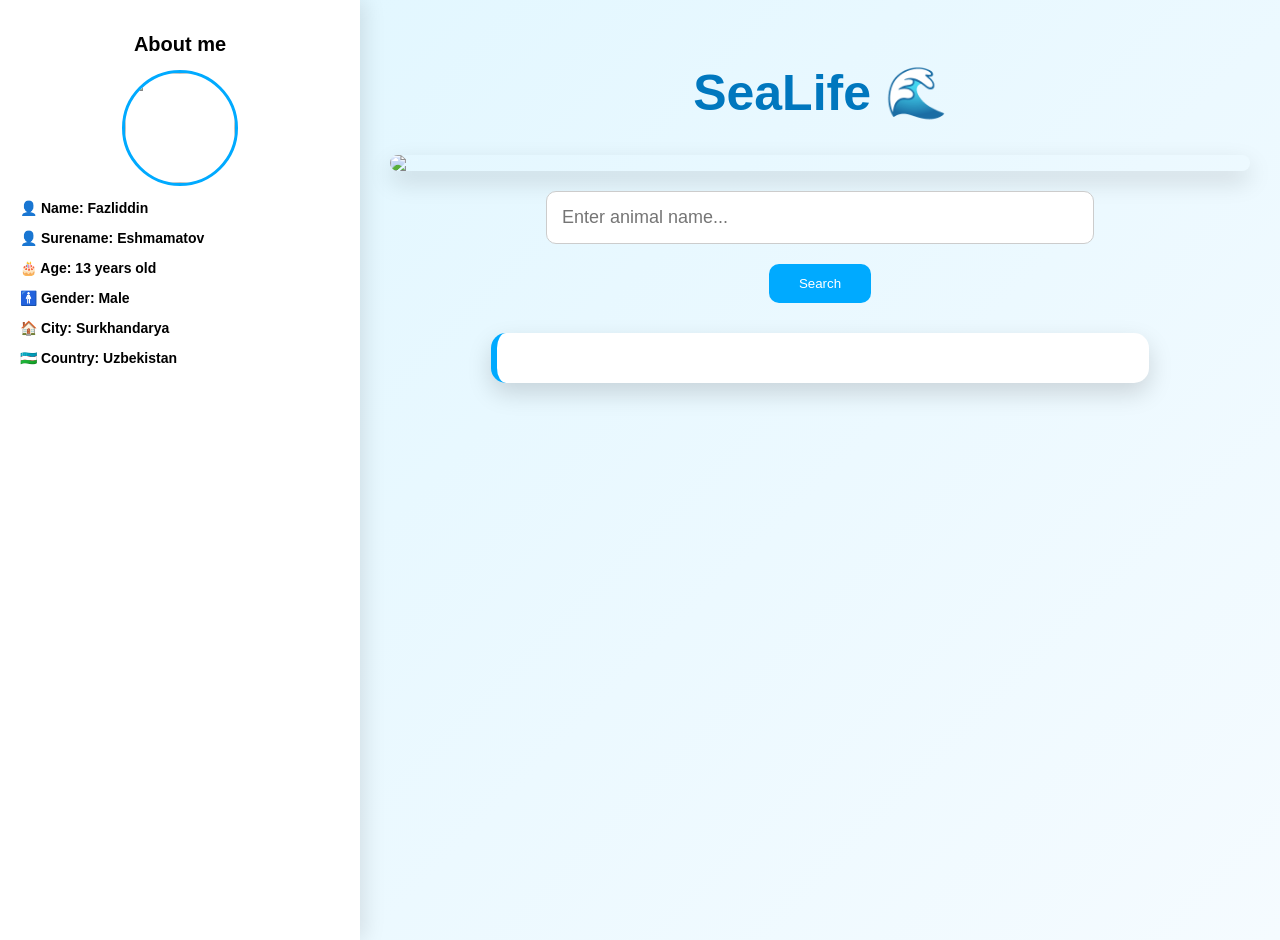
==== index.html @ 57e10939 "Add files via upload" ====
<!DOCTYPE html>
<html lang="en">
<head>
<meta charset="UTF-8">
<title>Sea Life App</title>

<style>
body{
    margin:0;
    font-family: Arial;
    background: linear-gradient(135deg,#dff6ff,#f5fbff);
}

/* MAIN */
.container{
    display:flex;
}

/* LEFT SIDEBAR */
.content{
    width:320px;
    height:100vh;
    background:white;
    padding:20px;
    box-shadow:5px 0 20px rgba(0,0,0,0.1);
    overflow:auto;
}

.img{
    width:110px;
    height:110px;
    border-radius:50%;
    border:3px solid #00aaff;
    display:block;
    margin:10px auto;
}

h1{
    text-align:center;
    font-size:20px;
}

h3{
    font-size:14px;
    display:flex;
    gap:8px;
    align-items:center;
}

/* RIGHT SIDE */
.website{
    flex:1;
    padding:30px;
}

.h1{
    text-align:center;
    font-size:50px;
    color:#0077be;
}

.salom{
    width:100%;
    max-width:900px;
    border-radius:15px;
    display:block;
    margin:auto;
    box-shadow:0 10px 25px rgba(0,0,0,0.15);
}

/* INPUT */
#animalInput{
    width:60%;
    padding:15px;
    font-size:18px;
    border-radius:10px;
    border:1px solid #ccc;
    margin:20px auto;
    display:block;
}
button{
    display:block;
    margin:10px auto;
    padding:12px 30px;
    border:none;
    border-radius:10px;
    background:#00aaff;
    color:white;
    cursor:pointer;
}
button:hover{
    background:#0077be;
}
#resultTitle{
    text-align:center;
    font-size:30px;
    color:#0077be;
    margin-top:30px;
}

#resultText{
    width:70%;
    margin:20px auto;
    padding:25px;
    background:white;
    border-radius:15px;
    box-shadow:0 10px 25px rgba(0,0,0,0.15);
    line-height:1.8;
    border-left:6px solid #00aaff;
}

#resultImg{
    width:300px;
    display:block;
    margin:20px auto;
    border-radius:15px;
    box-shadow:0 10px 25px rgba(0,0,0,0.2);
}
</style>

</head>

<body>

<div class="container">
<div class="content">

<h1>About me</h1>

<img src="[data-uri]..." class="img">

<h3>👤 Name: Fazliddin</h3>
<h3>👤 Surename: Eshmamatov</h3>
<h3>🎂 Age: 13 years old</h3>
<h3>🚹 Gender: Male</h3>
<h3>🏠 City: Surkhandarya</h3>
<h3>🇺🇿 Country: Uzbekistan</h3>

</div>
<div class="website">

<h1 class="h1">SeaLife 🌊</h1>

<img class="salom" src="https://cdn.prod.website-files.com/621f789c295b777169edc867/621f996383d8c45c7b8d1d73_Sea-Life-Collection-Header.jpg">

<input id="animalInput" placeholder="Enter animal name...">
<button onclick="searchAnimal()">Search</button>

<h2 id="resultTitle"></h2>
<img id="resultImg" style="display:none;">
<p id="resultText"></p>

</div>

</div>

<script>
const database = {
  shark: {
    text: `
Sharks are powerful ocean predators.
They have existed for over 400 million years.
They help keep the ocean ecosystem balanced.
Most sharks are not dangerous to humans.
    `,
    img: "https://en.wikipedia.org/wiki/File:Southern_right_whale.jpg"
  },

  whale: {
    text: `
Whales are the largest animals on Earth.
They are marine mammals that breathe air.
They communicate using whale songs.
They travel long distances across oceans.
    `,
    img: "https://www.google.com/imgres?q=sealife%20animals%20images&imgurl=https%3A%2F%2Fcdn.firstcry.com%2Feducation%2F2022%2F04%2F10105949%2F1579327687.jpg&imgrefurl=https%3A%2F%2Fwww.firstcry.com%2Fintelli%2Farticles%2Fsea-animals-for-kids-teach-your-child-about-ocean-animals%2F%3Fsrsltid%3DAfmBOoqmbRKEAKouLB138Xn3abLBnSHIkGYo4yJLfZImVZD42yNtDUBo&docid=1T-dZJuRpfB3OM&tbnid=XOAo-If-ejqI3M&vet=12ahUKEwiXsMuU_5eUAxUARPEDHd1wObYQnPAOegQIMBAA..i&w=1024&h=700&hcb=2&ved=2ahUKEwiXsMuU_5eUAxUARPEDHd1wObYQnPAOegQIMBAA"
  },

  dolphin: {
    text: `
Dolphins are intelligent and friendly marine mammals.
They live in groups called pods.
They use echolocation to find food.
They are very social and playful.
    `,
    img: "https://www.nps.gov/chis/learn/nature/marine-animals.htm"
  },

  jellyfish: {
    text: `
Jellyfish are soft sea creatures made mostly of water.
They have no brain or bones.
They use tentacles to catch food.
Some glow in the dark ocean.
    `,
    img: "https://upload.wikimedia.org/wikipedia/commons/4/44/Jelly_cc11.jpg"
  },

  octopus: {
    text: `
Octopuses are very intelligent sea animals.
They have 8 arms with suction cups.
They can change color quickly.
They are great at escaping danger.
    `,
    img: "https://upload.wikimedia.org/wikipedia/commons/5/5e/Octopus2.jpg"
  },

  turtle: {
    text: `
Sea turtles are ancient marine reptiles.
They travel thousands of kilometers.
They return to same beaches to lay eggs.
They can live for many years.
    `,
    img: "https://hawaiiecodivers.com/blog/exploring-the-wonders-of-hawaiian-waters-5-marine-animals-you-may-encounter-while-scuba-diving/"
  },

  crab: {
    text: `
Crabs are sea creatures with hard shells.
They walk sideways.
They use claws for defense.
They live in oceans and beaches.
    `,
    img: "https://animals.howstuffworks.com/marine-life/crustaceans.htm"
  },

  seahorse: {
    text: `
Seahorses are unique fish with horse-like heads.
Males carry babies in a pouch.
They swim very slowly.
They hold onto plants with tails.
    `,
    img: "https://in.pinterest.com/pin/418482990396317744/"
  },

  starfish: {
    text: `
Starfish live on the ocean floor.
They can regrow lost arms.
They eat small sea animals.
They move very slowly.
    `,
    img: "https://upload.wikimedia.org/wikipedia/commons/3/3f/Starfish_blue.jpg"
  },

  stingray: {
    text: `
Stingrays are flat ocean animals.
They glide on sea floors.
They use tails for defense.
They are mostly peaceful.
    `,
    img: "https://upload.wikimedia.org/wikipedia/commons/3/37/Stingray.jpg"
  }
};

function searchAnimal(){
  let input = document.getElementById("animalInput").value.toLowerCase();

  let title = document.getElementById("resultTitle");
  let text = document.getElementById("resultText");
  let img = document.getElementById("resultImg");

  if(database[input]){
    title.innerText = input.toUpperCase();
    text.innerText = database[input].text;
    img.src = database[input].img;
    img.style.display = "block";
  } else {
    title.innerText = "Not Found ❌";
    text.innerText = "Try: shark, whale, jellyfish, dolphin, octopus";
    img.style.display = "none";
  }
}
</script>

</body>
</html>
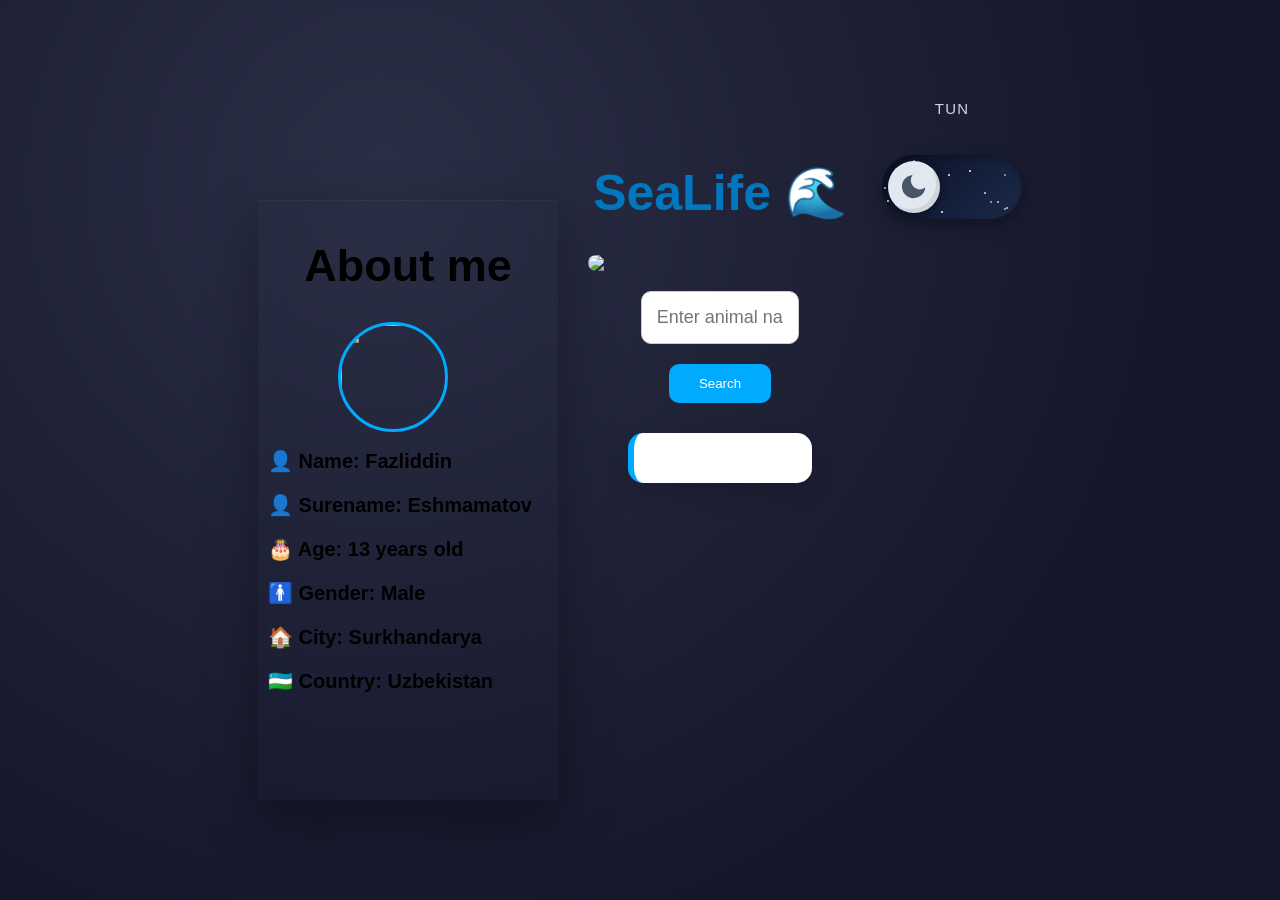
==== commit 619c0e4e: "Refactor index.html for improved design and functionality Updated styling, added new features, and i" ====
--- a/index.html
+++ b/index.html
@@ -1,14 +1,14 @@
-<!DOCTYPE html>
+ <!DOCTYPE html>
 <html lang="en">
 <head>
 <meta charset="UTF-8">
 <title>Sea Life App</title>
-
 <style>
+  @import url('https://fonts.googleapis.com/css2?family=Poppins:wght@400;600;700&display=swap');
 body{
     margin:0;
-    font-family: Arial;
-    background: linear-gradient(135deg,#dff6ff,#f5fbff);
+   font-family: 'Poppins', sans-serif;
+    background: linear-gradient(135deg,#84c99b,#aecadd);
 }
 
 /* MAIN */
@@ -18,39 +18,55 @@
 
 /* LEFT SIDEBAR */
 .content{
-    width:320px;
-    height:100vh;
-    background:white;
-    padding:20px;
-    box-shadow:5px 0 20px rgba(0,0,0,0.1);
-    overflow:auto;
-}
-
+    background: var(--card-glass);
+  border: 1px solid var(--border-glass);
+  border-radius: var(--radius-lg);
+  overflow: hidden;
+  backdrop-filter: blur(14px);
+  -webkit-backdrop-filter: blur(14px);
+  height: fit-content;
+  box-shadow: 0 20px 50px rgba(0,0,0,0.35), inset 0 1px 0 rgba(255,255,255,0.04);
+  width: 300px;
+  height: 600px;
+  padding: 10px;
+  margin-top: 100px;
+}
+.content-header{
+   position: relative;
+  background: linear-gradient(135deg, var(--mid-4), var(--deep-3) 75%);
+  padding: 22px 24px 16px;
+}
+.content-eyebrow{
+   font-family:'Space Mono', monospace;
+  font-size: 0.66rem; letter-spacing: 2.5px;
+  color: var(--bio-cyan); text-transform: uppercase;
+}
 .img{
     width:110px;
     height:110px;
     border-radius:50%;
     border:3px solid #00aaff;
-    display:block;
-    margin:10px auto;
+    display:inline;
+   margin-left: 70px;
 }
 
 h1{
     text-align:center;
+    font-size:45px;
+}
+
+h3{
     font-size:20px;
-}
-
-h3{
-    font-size:14px;
     display:flex;
     gap:8px;
     align-items:center;
+    margin-top: 10px;
 }
 
 /* RIGHT SIDE */
 .website{
     flex:1;
-    padding:30px;
+    padding:30px;       
 }
 
 .h1{
@@ -64,8 +80,7 @@
     max-width:900px;
     border-radius:15px;
     display:block;
-    margin:auto;
-    box-shadow:0 10px 25px rgba(0,0,0,0.15);
+    margin:auto;    
 }
 
 /* INPUT */
@@ -116,7 +131,136 @@
     border-radius:15px;
     box-shadow:0 10px 25px rgba(0,0,0,0.2);
 }
+/* sun and ligght */
+  :root {
+    --day-sky-1: #7ec8e3;
+    --day-sky-2: #ffe4a1;
+    --night-sky-1: #0b1026;
+    --night-sky-2: #1b2a4a;
+    --sun-color: #ffb703;
+    --moon-color: #e2e8f0;
+    --track-shadow: rgba(0,0,0,0.25);
+  }
+
+  * { box-sizing: border-box; }
+
+  body {
+    margin: 0;
+    min-height: 100vh;
+    display: flex;
+    align-items: center;
+    justify-content: center;
+    font-family: -apple-system, "Segoe UI", Roboto, sans-serif;
+    background: radial-gradient(circle at 30% 20%, #2b2f45, #14162a 70%);
+    transition: background 0.6s ease;
+  }
+
+  body.day {
+    background: radial-gradient(circle at 30% 20%, #bfe9ff, #7ec8e3 70%);
+  }
+
+  .stage {
+    display: flex;
+    flex-direction: column;
+    align-items: center;
+    gap: 28px;
+  }
+
+  .label {
+    font-size: 15px;
+    letter-spacing: 0.08em;
+    text-transform: uppercase;
+    color: #f5f5f5;
+    opacity: 0.85;
+    transition: color 0.6s ease;
+  }
+
+  body.day .label { color: #14162a; }
+
+  .toggle {
+    --w: 140px;
+    --h: 64px;
+    --pad: 6px;
+    width: var(--w);
+    height: var(--h);
+    border: none;
+    border-radius: 999px;
+    position: relative;
+    cursor: pointer;
+    padding: 0;
+    background: linear-gradient(135deg, var(--night-sky-1), var(--night-sky-2));
+    box-shadow: inset 0 2px 6px var(--track-shadow), 0 6px 18px rgba(0,0,0,0.35);
+    transition: background 0.6s ease;
+    overflow: hidden;
+  }
+
+  .toggle.day {
+    background: linear-gradient(135deg, var(--day-sky-1), var(--day-sky-2));
+  }
+ .stars {
+    position: absolute;
+    inset: 0;
+    opacity: 1;
+    transition: opacity 0.5s ease;
+  }
+  .toggle.day .stars { opacity: 0; }
+  .stars span {
+    position: absolute;
+    width: 2px;
+    height: 2px;
+    background: #fff;
+    border-radius: 50%;
+  }
+
+  .clouds {
+    position: absolute;
+    inset: 0;
+    opacity: 0;
+    transition: opacity 0.5s ease;
+  }
+  .toggle.day .clouds { opacity: 1; }
+  .clouds span {
+    position: absolute;
+    background: rgba(255,255,255,0.8);
+    border-radius: 999px;
+  }
+
+  .knob {
+    position: absolute;
+    top: var(--pad);
+    left: var(--pad);
+    width: calc(var(--h) - var(--pad) * 2);
+    height: calc(var(--h) - var(--pad) * 2);
+    border-radius: 50%;
+    background: var(--moon-color);
+    box-shadow: 0 3px 8px rgba(0,0,0,0.4), inset -4px -4px 0 rgba(0,0,0,0.08);
+    transition: transform 0.5s cubic-bezier(.68,-0.4,.27,1.4), background 0.5s ease, box-shadow 0.5s ease;
+    display: flex;
+    align-items: center;
+    justify-content: center;
+  }
+
+  .toggle.day .knob {
+    transform: translateX(calc(var(--w) - var(--h)));
+    background: var(--sun-color);
+    box-shadow: 0 0 18px 4px rgba(255,183,3,0.7), inset -3px -3px 0 rgba(255,255,255,0.3);
+  }
+
+  .knob svg {
+    width: 60%;
+    height: 60%;
+    transition: transform 0.5s ease;
+  }
+
+  .toggle:not(.day) .knob svg.moon-icon { opacity: 1; transform: rotate(0deg); }
+  .toggle:not(.day) .knob svg.sun-icon { opacity: 0; position: absolute; }
+  .toggle.day .knob svg.sun-icon { opacity: 1; transform: rotate(90deg); }
+  .toggle.day .knob svg.moon-icon { opacity: 0; position: absolute; }
+
+  .knob svg { position: absolute; opacity: 0; }
+  .knob svg.moon-icon { opacity: 1; }
 </style>
+  
 
 </head>
 
@@ -127,7 +271,7 @@
 
 <h1>About me</h1>
 
-<img src="[data-uri]..." class="img">
+<img src="https://encrypted-tbn0.gstatic.com/images?q=tbn:ANd9GcQk8CsmxTLc96qK_UhXhwj9FlX_WEpF8TSs887zv-lXXQ&s=10" class="img">
 
 <h3>👤 Name: Fazliddin</h3>
 <h3>👤 Surename: Eshmamatov</h3>
@@ -151,109 +295,260 @@
 <p id="resultText"></p>
 
 </div>
+  <div class="stage">
+    <div class="label" id="stateLabel">Tun</div>
+    <button class="toggle" id="toggleBtn" aria-pressed="false" aria-label="Kun va tun rejimini almashtirish">
+      <div class="stars" id="stars"></div>
+      <div class="clouds">
+        <span style="width:34px;height:12px;top:14px;left:20px;"></span>
+        <span style="width:22px;height:9px;top:40px;left:12px;"></span>
+      </div>
+      <div class="knob">
+        <svg class="moon-icon" viewBox="0 0 24 24" fill="none" xmlns="http://www.w3.org/2000/svg">
+          <path d="M21 12.79A9 9 0 1 1 11.21 3 7 7 0 0 0 21 12.79Z" fill="#475569"/>
+        </svg>
+        <svg class="sun-icon" viewBox="0 0 24 24" fill="none" xmlns="http://www.w3.org/2000/svg">
+          <circle cx="12" cy="12" r="5" fill="#f59e0b"/>
+          <g stroke="#f59e0b" stroke-width="2" stroke-linecap="round">
+            <line x1="12" y1="1" x2="12" y2="4"/>
+            <line x1="12" y1="20" x2="12" y2="23"/>
+            <line x1="1" y1="12" x2="4" y2="12"/>
+            <line x1="20" y1="12" x2="23" y2="12"/>
+            <line x1="4.2" y1="4.2" x2="6.3" y2="6.3"/>
+            <line x1="17.7" y1="17.7" x2="19.8" y2="19.8"/>
+            <line x1="4.2" y1="19.8" x2="6.3" y2="17.7"/>
+            <line x1="17.7" y1="6.3" x2="19.8" y2="4.2"/>
+          </g>
+        </svg>
+      </div>
+    </button>
 
 </div>
 
+
+</body>
+</html>
+  </div>
+
 <script>
-const database = {
+ const database = {
   shark: {
     text: `
-Sharks are powerful ocean predators.
-They have existed for over 400 million years.
-They help keep the ocean ecosystem balanced.
-Most sharks are not dangerous to humans.
-    `,
-    img: "https://en.wikipedia.org/wiki/File:Southern_right_whale.jpg"
+🦈 Shark
+
+Description:
+Sharks are powerful predators that help maintain the balance of marine ecosystems. They have existed for over 400 million years and are among the oldest animals on Earth.
+
+Habitat:
+All major oceans, from shallow coastal waters to the deep sea.
+
+Diet:
+Fish, squid, seals, crustaceans, and other marine animals.
+
+Interesting Fact:
+Sharks can detect tiny electrical signals produced by other animals.
+
+Conservation Status:
+Many shark species are endangered because of overfishing.
+    `,
+    img: "https://encrypted-tbn0.gstatic.com/images?q=tbn:ANd9GcS0mPT3cd6x5EkciZ3G1r8sDNjHKVRmhHzsvtrPngnaBA&s=10"
   },
 
   whale: {
     text: `
-Whales are the largest animals on Earth.
-They are marine mammals that breathe air.
-They communicate using whale songs.
-They travel long distances across oceans.
-    `,
-    img: "https://www.google.com/imgres?q=sealife%20animals%20images&imgurl=https%3A%2F%2Fcdn.firstcry.com%2Feducation%2F2022%2F04%2F10105949%2F1579327687.jpg&imgrefurl=https%3A%2F%2Fwww.firstcry.com%2Fintelli%2Farticles%2Fsea-animals-for-kids-teach-your-child-about-ocean-animals%2F%3Fsrsltid%3DAfmBOoqmbRKEAKouLB138Xn3abLBnSHIkGYo4yJLfZImVZD42yNtDUBo&docid=1T-dZJuRpfB3OM&tbnid=XOAo-If-ejqI3M&vet=12ahUKEwiXsMuU_5eUAxUARPEDHd1wObYQnPAOegQIMBAA..i&w=1024&h=700&hcb=2&ved=2ahUKEwiXsMuU_5eUAxUARPEDHd1wObYQnPAOegQIMBAA"
+🐋 Whale
+
+Description:
+Whales are the largest animals on Earth. Despite their enormous size, many species are gentle giants that travel thousands of kilometers every year.
+
+Habitat:
+Oceans around the world.
+
+Diet:
+Krill, plankton, fish, or squid depending on the species.
+
+Interesting Fact:
+The blue whale is the largest animal ever known to have lived on Earth.
+
+Conservation Status:
+Several whale species are protected, but some remain endangered.
+    `,
+    img: "https://encrypted-tbn0.gstatic.com/images?q=tbn:ANd9GcQrgAP3WPiGamjcGNK9AkZLIxkW_A-8mpy5lqWqVnn8mw&s=10"
   },
 
   dolphin: {
     text: `
-Dolphins are intelligent and friendly marine mammals.
-They live in groups called pods.
-They use echolocation to find food.
-They are very social and playful.
-    `,
-    img: "https://www.nps.gov/chis/learn/nature/marine-animals.htm"
+🐬 Dolphin
+
+Description:
+The dolphin is one of the most intelligent and friendly marine animals. It lives in groups called pods and communicates using clicks, whistles, and body movements. Dolphins are known for their playful behavior and strong social bonds.
+
+Habitat:
+Warm and temperate oceans and seas around the world.
+
+Diet:
+Fish, squid, octopus, and other small marine animals.
+
+Interesting Fact:
+Each dolphin has its own unique whistle, which works like a personal name.
+
+Conservation Status:
+Some species are threatened by pollution, fishing nets, and habitat loss.
+    `,
+    img: "https://encrypted-tbn0.gstatic.com/images?q=tbn:ANd9GcRe7Almb8tLV9-3wniP51p4pw3SpSwTNXN9dU37OZ89cA&s=10"
   },
 
   jellyfish: {
     text: `
-Jellyfish are soft sea creatures made mostly of water.
-They have no brain or bones.
-They use tentacles to catch food.
-Some glow in the dark ocean.
-    `,
-    img: "https://upload.wikimedia.org/wikipedia/commons/4/44/Jelly_cc11.jpg"
+🪼 Jellyfish
+
+Description:
+Jellyfish are soft-bodied animals that drift with ocean currents. Their transparent bodies make them one of the most fascinating sea creatures.
+
+Habitat:
+Nearly all oceans, from the surface to the deep sea.
+
+Diet:
+Plankton, fish eggs, and small fish.
+
+Interesting Fact:
+Some jellyfish can glow in the dark through a process called bioluminescence.
+
+Conservation Status:
+Most species have stable populations.
+    `,
+    img: "https://encrypted-tbn0.gstatic.com/images?q=tbn:ANd9GcTCNZ-82Ze1vYJG5VwtGNUx0ImwkVCdv6kTryRWFl6r0g&s=10"
   },
 
   octopus: {
     text: `
-Octopuses are very intelligent sea animals.
-They have 8 arms with suction cups.
-They can change color quickly.
-They are great at escaping danger.
-    `,
-    img: "https://upload.wikimedia.org/wikipedia/commons/5/5e/Octopus2.jpg"
+🐙 Octopus
+
+Description:
+The octopus is one of the smartest invertebrates in the ocean. It has eight flexible arms and can solve simple puzzles and escape from tight spaces.
+
+Habitat:
+Coral reefs, rocky coasts, and the ocean floor.
+
+Diet:
+Crabs, shrimp, fish, and shellfish.
+
+Interesting Fact:
+An octopus can change both its color and skin texture to blend into its surroundings.
+
+Conservation Status:
+Most species are currently stable.
+    `,
+    img: "https://encrypted-tbn0.gstatic.com/images?q=tbn:ANd9GcRBN6hQ2-iQXl6O8faCBqEJQJWhH0LNaSXH-Jh2oye-qA&s=10"
   },
 
   turtle: {
     text: `
-Sea turtles are ancient marine reptiles.
-They travel thousands of kilometers.
-They return to same beaches to lay eggs.
-They can live for many years.
-    `,
-    img: "https://hawaiiecodivers.com/blog/exploring-the-wonders-of-hawaiian-waters-5-marine-animals-you-may-encounter-while-scuba-diving/"
+🐢 Sea Turtle
+
+Description:
+Sea turtles are ancient reptiles that have lived in the oceans for more than 100 million years. They spend most of their lives in the sea and return to beaches to lay eggs.
+
+Habitat:
+Tropical and subtropical oceans.
+
+Diet:
+Seagrass, jellyfish, algae, crabs, and other small marine creatures.
+
+Interesting Fact:
+Female sea turtles often return to the same beach where they were born to lay their eggs.
+
+Conservation Status:
+Most species are classified as threatened or endangered.
+    `,
+    img: "https://encrypted-tbn0.gstatic.com/images?q=tbn:ANd9GcROrhGWjCfc39rO221hnvDAD6lLw_C2AFNAgkfc9n80Iw&s=10"
   },
 
   crab: {
     text: `
-Crabs are sea creatures with hard shells.
-They walk sideways.
-They use claws for defense.
-They live in oceans and beaches.
-    `,
-    img: "https://animals.howstuffworks.com/marine-life/crustaceans.htm"
+🦀 Crab
+
+Description:
+Crabs are crustaceans with hard shells and strong claws. They are important scavengers that help keep the ocean clean.
+
+Habitat:
+Beaches, coral reefs, mangroves, and the ocean floor.
+[7/29/2026 7:37 PM] Fazliddin: Diet:
+Algae, small fish, mollusks, and dead organic matter.
+
+Interesting Fact:
+Crabs shed their shells as they grow, a process called molting.
+
+Conservation Status:
+Most species are common, though some are affected by habitat destruction.
+    `,
+    img: "https://encrypted-tbn0.gstatic.com/images?q=tbn:ANd9GcSxSaaFhE0jglXnJh8v45I38BhS9flLZcnE-bl4frV-yA&s=10"
   },
 
   seahorse: {
     text: `
-Seahorses are unique fish with horse-like heads.
-Males carry babies in a pouch.
-They swim very slowly.
-They hold onto plants with tails.
-    `,
-    img: "https://in.pinterest.com/pin/418482990396317744/"
+🐴 Seahorse
+
+Description:
+The seahorse is a small and fascinating marine animal known for its horse-like head and upright swimming posture. Unlike most fish, seahorses move slowly and use their curled tails to hold onto seagrass and coral. They are gentle creatures with unique behaviors.
+
+Habitat:
+Shallow tropical and temperate oceans, especially in coral reefs, seagrass beds, and mangrove forests.
+
+Diet:
+Tiny shrimp, plankton, and other small crustaceans.
+
+Interesting Fact:
+Male seahorses are the only animals in the world where the male becomes pregnant. They carry the eggs in a special pouch until the babies are ready to be born.
+
+Conservation Status:
+Many seahorse species are vulnerable due to habitat destruction, pollution, and overfishing. Several species are protected under international conservation agreements.
+    `,
+    img: "https://encrypted-tbn0.gstatic.com/images?q=tbn:ANd9GcSOhsEGHRhdMBfLEr_u6WzCfO3O-GcLKOPjO9u6gcGiqQ&s=10"
   },
 
   starfish: {
     text: `
-Starfish live on the ocean floor.
-They can regrow lost arms.
-They eat small sea animals.
-They move very slowly.
-    `,
-    img: "https://upload.wikimedia.org/wikipedia/commons/3/3f/Starfish_blue.jpg"
+⭐️ Starfish (Sea Star)
+
+Description:
+Starfish are beautiful marine animals with five or more arms. They move slowly across the ocean floor and play an important role in marine ecosystems.
+
+Habitat:
+Coral reefs, rocky shores, and sandy seabeds.
+
+Diet:
+Mollusks, clams, oysters, and organic matter.
+
+Interesting Fact:
+Many starfish can regenerate lost arms.
+
+Conservation Status:
+Most species are not endangered, although habitat damage affects some populations.
+    `,
+    img: "https://encrypted-tbn0.gstatic.com/images?q=tbn:ANd9GcSQvHQANvqbez2-Ds5Q61k1uis_Kaq-kLlb_0ekH5UsHA&s=10"
   },
 
   stingray: {
     text: `
-Stingrays are flat ocean animals.
-They glide on sea floors.
-They use tails for defense.
-They are mostly peaceful.
-    `,
-    img: "https://upload.wikimedia.org/wikipedia/commons/3/37/Stingray.jpg"
+🛸 Stingray
+
+Description:
+The stingray is a graceful marine animal with a flat, diamond-shaped body and long, whip-like tail. It glides smoothly across the ocean floor and is usually calm and non-aggressive. Most stingrays avoid humans unless they feel threatened.
+
+Habitat:
+Tropical and temperate oceans, especially along sandy beaches, coral reefs, lagoons, and coastal waters.
+
+Diet:
+Crabs, shrimp, clams, worms, and other small animals that live on the seabed.
+
+Interesting Fact:
+Many stingrays have venomous barbs on their tails that they use only for self-defense. Some species can even bury themselves in the sand to hide from predators.
+
+Conservation Status:
+Several stingray species are vulnerable or endangered due to overfishing, habitat loss, and pollution. Conservation efforts are helping to protect their populations.
+    `,
+    img: "https://encrypted-tbn0.gstatic.com/images?q=tbn:ANd9GcS7lEncaC7NtOijU4QTnNebv-x6wCMFhwI5Yq4fWJj1fA&s=10"
   }
 };
 
@@ -274,8 +569,36 @@
     text.innerText = "Try: shark, whale, jellyfish, dolphin, octopus";
     img.style.display = "none";
   }
-}
+  title.innerHTML="Searching...";
+  setTimeout(()=>{
+
+
+},1000)
+}
+
+
+// sun and light
+ const starsWrap = document.getElementById('stars');
+  for (let i = 0; i < 18; i++) {
+    const s = document.createElement('span');
+    s.style.top = Math.random() * 90 + '%';
+    s.style.left = Math.random() * 90 + '%';
+    s.style.opacity = (0.4 + Math.random() * 0.6).toFixed(2);
+    starsWrap.appendChild(s);
+  }
+
+  const btn = document.getElementById('toggleBtn');
+  const label = document.getElementById('stateLabel');
+  const body = document.body;
+  let isDay = false;
+ btn.addEventListener('click', () => {
+    isDay = !isDay;
+    btn.classList.toggle('day', isDay);
+    body.classList.toggle('day', isDay);
+    btn.setAttribute('aria-pressed', String(isDay));
+    label.textContent = isDay ? 'Kun' : 'Tun';
+  });
 </script>
 
 </body>
-</html>+</html>
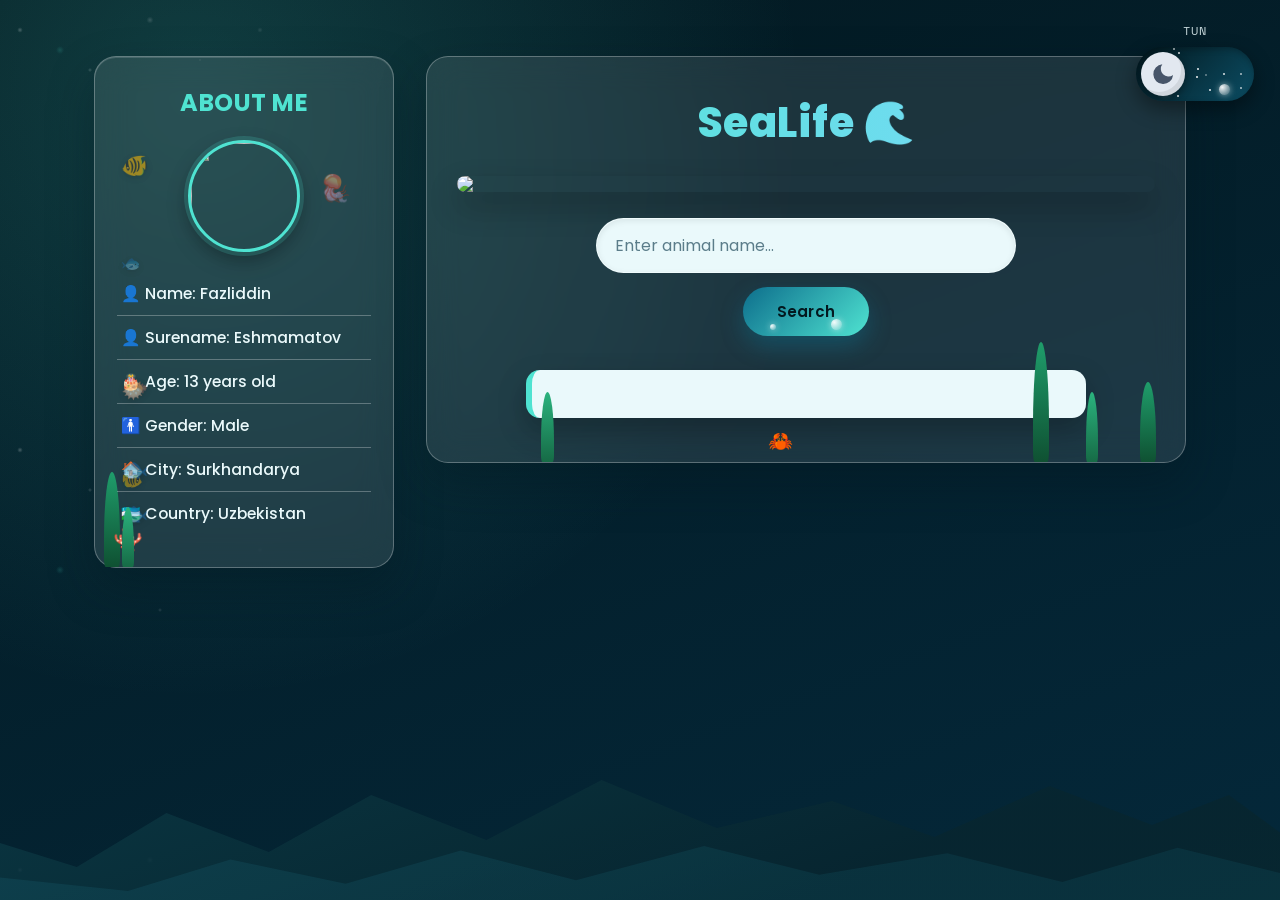
==== commit 8e8b5868: "Add files via upload" ====
--- a/index.html
+++ b/index.html
@@ -1,267 +1,656 @@
- <!DOCTYPE html>
+
+<!DOCTYPE html>
 <html lang="en">
 <head>
 <meta charset="UTF-8">
 <title>Sea Life App</title>
 <style>
-  @import url('https://fonts.googleapis.com/css2?family=Poppins:wght@400;600;700&display=swap');
-body{
+  @import url('https://fonts.googleapis.com/css2?family=Poppins:wght@400;500;600;700;800&family=Space+Mono:wght@400;700&display=swap');
+
+  :root{
+    /* ocean palette */
+    --deep-1:#03181f;
+    --deep-2:#04283a;
+    --deep-3:#0b4d63;
+    --mid-4:#0d6e8c;
+    --bio-cyan:#4fe3d1;
+    --foam:#eaf9fb;
+    --coral:#ff6b6b;
+    --card-glass: rgba(255,255,255,0.10);
+    --border-glass: rgba(255,255,255,0.28);
+    --radius-lg: 22px;
+    --radius-md: 14px;
+    --shadow-soft: 0 20px 45px rgba(3,24,31,0.35);
+  }
+
+  *{ box-sizing:border-box; }
+
+  body{
     margin:0;
-   font-family: 'Poppins', sans-serif;
-    background: linear-gradient(135deg,#84c99b,#aecadd);
-}
-
-/* MAIN */
-.container{
+    min-height:100vh;
+    font-family:'Poppins', sans-serif;
+    color:var(--foam);
+    background:
+      radial-gradient(circle at 15% 10%, rgba(79,227,209,0.18), transparent 45%),
+      linear-gradient(160deg, var(--deep-1) 0%, var(--deep-2) 45%, var(--deep-3) 100%);
+    background-size:100% 100%, 220% 220%;
+    background-attachment:fixed;
+    transition: background-color 0.7s ease, color 0.7s ease;
+    animation: oceanDrift 18s ease-in-out infinite;
+    position:relative;
+    overflow-x:hidden;
+  }
+
+  body.day{
+    color:#04283a;
+    background:
+      radial-gradient(circle at 15% 10%, rgba(255,255,255,0.35), transparent 45%),
+      linear-gradient(160deg, #7ec8e3 0%, #9fdff0 45%, #ffe4a1 100%);
+    background-size:100% 100%, 220% 220%;
+  }
+
+  @keyframes oceanDrift{
+    0%   { background-position: 0 0, 0% 50%; }
+    50%  { background-position: 0 0, 100% 50%; }
+    100% { background-position: 0 0, 0% 50%; }
+  }
+
+  /* ===== RISING BUBBLES (whole page, parallax) ===== */
+  @keyframes bubbleRiseA{
+    0%   { background-position: 0 0, 40px 30px, 90px 70px, 140px 10px; }
+    100% { background-position: 0 -420px, 40px -390px, 90px -350px, 140px -410px; }
+  }
+  @keyframes bubbleRiseB{
+    0%   { background-position: 20px 0, 110px 40px, 170px 90px; }
+    100% { background-position: 20px -520px, 110px -480px, 170px -530px; }
+  }
+
+  body::before{
+    content:"";
+    position:fixed;
+    inset:0;
+    pointer-events:none;
+    z-index:0;
+    background-repeat:repeat-y;
+    background-image:
+      radial-gradient(4px 4px at 20px 30px, rgba(255,255,255,0.45), transparent 70%),
+      radial-gradient(3px 3px at 90px 70px, rgba(255,255,255,0.35), transparent 70%),
+      radial-gradient(5px 5px at 150px 20px, rgba(255,255,255,0.3), transparent 70%),
+      radial-gradient(2px 2px at 200px 60px, rgba(255,255,255,0.4), transparent 70%);
+    background-size:220px 420px;
+    animation: bubbleRiseA 14s linear infinite;
+    opacity:0.55;
+  }
+
+  body::after{
+    content:"";
+    position:fixed;
+    inset:0;
+    pointer-events:none;
+    z-index:0;
+    background-repeat:repeat-y;
+    background-image:
+      radial-gradient(6px 6px at 60px 50px, rgba(79,227,209,0.35), transparent 70%),
+      radial-gradient(3px 3px at 160px 90px, rgba(255,255,255,0.3), transparent 70%),
+      radial-gradient(4px 4px at 260px 30px, rgba(255,255,255,0.25), transparent 70%);
+    background-size:320px 520px;
+    animation: bubbleRiseB 22s linear infinite;
+    opacity:0.45;
+  }
+
+  body.day::before, body.day::after{ opacity:0.35; }
+
+  /* ===== SWIMMING FISH (school made from existing h3 tags, no HTML added) ===== */
+  @keyframes swimRight{
+    0%   { left:-8%; }
+    100% { left:108%; }
+  }
+  @keyframes swimLeft{
+    0%   { left:108%; }
+    100% { left:-8%; }
+  }
+
+  .content h3{ position:relative; }
+
+  .content h3::after{
+    content:"🐟";
+    position:fixed;
+    pointer-events:none;
+    z-index:0;
+    font-size:22px;
+    opacity:0.55;
+    filter:drop-shadow(0 2px 3px rgba(0,0,0,0.25));
+  }
+
+  .content h3:nth-child(3)::after{
+    content:"🐠";
+    top:18%;
+    animation: swimRight 26s linear infinite;
+    animation-delay:-2s;
+  }
+  .content h3:nth-child(4)::after{
+    content:"🐟";
+    top:38%;
+    font-size:16px;
+    opacity:0.4;
+    transform:scaleX(-1);
+    animation: swimLeft 19s linear infinite;
+    animation-delay:-6s;
+  }
+  .content h3:nth-child(5)::after{
+    content:"🐡";
+    top:62%;
+    animation: swimRight 32s linear infinite;
+    animation-delay:-14s;
+  }
+  .content h3:nth-child(6)::after{
+    content:"🐠";
+    top:80%;
+    font-size:18px;
+    opacity:0.45;
+    transform:scaleX(-1);
+    animation: swimLeft 23s linear infinite;
+    animation-delay:-4s;
+  }
+  .content h3:nth-child(2)::after{
+    content:"🐟";
+    top:52%;
+    font-size:14px;
+    opacity:0.35;
+    animation: swimRight 21s linear infinite;
+    animation-delay:-10s;
+  }
+
+  /* ===== ROCKY REEF (fixed to viewport bottom, behind the cards) ===== */
+  .container::before{
+    content:"";
+    position:fixed;
+    left:0; right:0; bottom:0;
+    height:150px;
+    z-index:0;
+    pointer-events:none;
+    background:linear-gradient(160deg,#0c3a46,#08262f 70%);
+    opacity:0.85;
+    clip-path:polygon(
+      0% 100%, 0% 62%, 6% 78%, 13% 42%, 21% 68%, 29% 30%,
+      38% 60%, 47% 20%, 56% 52%, 65% 34%, 73% 58%,
+      82% 24%, 90% 50%, 96% 30%, 100% 55%, 100% 100%
+    );
+  }
+  .container::after{
+    content:"";
+    position:fixed;
+    left:0; right:0; bottom:0;
+    height:90px;
+    z-index:0;
+    pointer-events:none;
+    background:linear-gradient(160deg,#124a58,#0c3a46 70%);
+    opacity:0.6;
+    clip-path:polygon(
+      0% 100%, 0% 75%, 10% 90%, 18% 55%, 27% 82%, 36% 45%,
+      45% 78%, 55% 40%, 64% 72%, 74% 48%, 83% 80%,
+      92% 42%, 100% 70%, 100% 100%
+    );
+  }
+
+  /* ===== SWAYING SEAWEED ===== */
+  @keyframes sway{
+    0%, 100% { transform:rotate(-7deg); }
+    50%      { transform:rotate(7deg); }
+  }
+
+  .content::before,
+  .content::after,
+  .website::before,
+  .website::after,
+  #resultTitle::before,
+  #resultText::before{
+    content:"";
+    position:fixed;
+    bottom:0;
+    width:16px;
+    z-index:0;
+    pointer-events:none;
+    transform-origin:bottom center;
+    border-radius:50% 50% 10% 10% / 70% 70% 10% 10%;
+    animation:sway 4.5s ease-in-out infinite;
+  }
+  .content::before{
+    left:3%; height:95px;
+    background:linear-gradient(180deg,#1f9d6b,#0f5132);
+    animation-duration:5s;
+  }
+  .content::after{
+    left:9%; height:60px; width:12px;
+    background:linear-gradient(180deg,#2bb37e,#166b46);
+    animation-duration:3.6s;
+    animation-delay:-1.2s;
+  }
+  .website::before{
+    left:80%; height:120px;
+    background:linear-gradient(180deg,#1f9d6b,#0f5132);
+    animation-duration:5.4s;
+    animation-delay:-2s;
+  }
+  .website::after{
+    left:87%; height:70px; width:12px;
+    background:linear-gradient(180deg,#2bb37e,#166b46);
+    animation-duration:4s;
+    animation-delay:-0.6s;
+  }
+  #resultTitle::before{
+    left:94%; height:80px;
+    background:linear-gradient(180deg,#1f9d6b,#0f5132);
+    animation-duration:4.8s;
+    animation-delay:-3s;
+  }
+  #resultText::before{
+    left:15%; height:70px; width:13px;
+    background:linear-gradient(180deg,#2bb37e,#166b46);
+    animation-duration:3.9s;
+    animation-delay:-1.8s;
+  }
+
+  /* ===== JELLYFISH, CORAL & OTHER LIFE ===== */
+  @keyframes jellyDrift{
+    0%,100% { transform:translate(0,0); }
+    50%     { transform:translate(14px,-26px); }
+  }
+  @keyframes pulseGlow{
+    0%,100% { transform:scale(1); opacity:0.55; }
+    50%     { transform:scale(1.18); opacity:0.85; }
+  }
+  @keyframes crawl{
+    0%,100% { transform:translateX(0); }
+    50%     { transform:translateX(40px); }
+  }
+
+  .content h1::before{
+    content:"🪼";
+    position:fixed;
+    top:22%; left:75%;
+    font-size:26px;
+    opacity:0.45;
+    z-index:0;
+    pointer-events:none;
+    animation:jellyDrift 9s ease-in-out infinite;
+  }
+  .content h1::after{
+    content:"🪸";
+    position:fixed;
+    bottom:10px; left:6%;
+    font-size:24px;
+    z-index:0;
+    pointer-events:none;
+    animation:pulseGlow 6s ease-in-out infinite;
+  }
+  .h1::before{
+    content:"🪼";
+    position:fixed;
+    top:60%; left:12%;
+    font-size:22px;
+    opacity:0.4;
+    z-index:0;
+    pointer-events:none;
+    animation:jellyDrift 11s ease-in-out infinite;
+    animation-delay:-4s;
+  }
+  .h1::after{
+    content:"🪸";
+    position:fixed;
+    bottom:8px; left:90%;
+    font-size:26px;
+    z-index:0;
+    pointer-events:none;
+    animation:pulseGlow 7s ease-in-out infinite;
+    animation-delay:-2.5s;
+  }
+  #resultTitle::after{
+    content:"🦀";
+    position:fixed;
+    bottom:6px; left:45%;
+    font-size:20px;
+    z-index:0;
+    pointer-events:none;
+    animation:crawl 5s ease-in-out infinite;
+  }
+  #resultText::after{
+    content:"🐢";
+    position:fixed;
+    top:75%; left:-6%;
+    font-size:24px;
+    opacity:0.5;
+    z-index:0;
+    pointer-events:none;
+    animation:swimRight 34s linear infinite;
+    animation-delay:-9s;
+  }
+
+  /* ===== MAIN LAYOUT ===== */
+  .container{
     display:flex;
-}
-
-/* LEFT SIDEBAR */
-.content{
-    background: var(--card-glass);
-  border: 1px solid var(--border-glass);
-  border-radius: var(--radius-lg);
-  overflow: hidden;
-  backdrop-filter: blur(14px);
-  -webkit-backdrop-filter: blur(14px);
-  height: fit-content;
-  box-shadow: 0 20px 50px rgba(0,0,0,0.35), inset 0 1px 0 rgba(255,255,255,0.04);
-  width: 300px;
-  height: 600px;
-  padding: 10px;
-  margin-top: 100px;
-}
-.content-header{
-   position: relative;
-  background: linear-gradient(135deg, var(--mid-4), var(--deep-3) 75%);
-  padding: 22px 24px 16px;
-}
-.content-eyebrow{
-   font-family:'Space Mono', monospace;
-  font-size: 0.66rem; letter-spacing: 2.5px;
-  color: var(--bio-cyan); text-transform: uppercase;
-}
-.img{
-    width:110px;
-    height:110px;
+    flex-wrap:wrap;
+    gap:32px;
+    align-items:flex-start;
+    justify-content:center;
+    max-width:1200px;
+    margin:0 auto;
+    padding:56px 24px 90px;
+    position:relative;
+    z-index:1;
+  }
+
+  /* ===== LEFT PROFILE CARD ===== */
+  .content{
+    background:var(--card-glass);
+    border:1px solid var(--border-glass);
+    border-radius:var(--radius-lg);
+    backdrop-filter:blur(16px);
+    -webkit-backdrop-filter:blur(16px);
+    box-shadow:var(--shadow-soft), inset 0 1px 0 rgba(255,255,255,0.15);
+    width:300px;
+    flex-shrink:0;
+    padding:28px 22px 32px;
+    display:flex;
+    flex-direction:column;
+    align-items:center;
+    text-align:center;
+  }
+
+  .content h1{
+    font-size:1.5rem;
+    font-weight:700;
+    letter-spacing:0.5px;
+    margin:0 0 20px;
+    color:var(--bio-cyan);
+    text-transform:uppercase;
+  }
+
+  .content-eyebrow{
+    font-family:'Space Mono', monospace;
+    font-size:0.66rem;
+    letter-spacing:2.5px;
+    color:var(--bio-cyan);
+    text-transform:uppercase;
+  }
+
+  @keyframes floatBob{
+    0%, 100% { transform: translateY(0) rotate(0deg); }
+    50%      { transform: translateY(-9px) rotate(1.5deg); }
+  }
+
+  .img{
+    width:112px;
+    height:112px;
+    object-fit:cover;
     border-radius:50%;
-    border:3px solid #00aaff;
-    display:inline;
-   margin-left: 70px;
-}
-
-h1{
+    border:3px solid var(--bio-cyan);
+    box-shadow:0 0 0 4px rgba(79,227,209,0.18), 0 8px 20px rgba(0,0,0,0.35);
+    margin:0 0 20px;
+    animation: floatBob 5s ease-in-out infinite;
+  }
+
+  .content h3{
+    width:100%;
+    font-size:0.98rem;
+    font-weight:500;
+    display:flex;
+    gap:10px;
+    align-items:center;
+    margin:0;
+    padding:10px 4px;
+    border-bottom:1px solid var(--border-glass);
+  }
+  .content h3:last-child{ border-bottom:none; }
+
+  /* ===== RIGHT SIDE / APP ===== */
+  .website{
+    flex:1;
+    min-width:320px;
+    max-width:760px;
+    background:var(--card-glass);
+    border:1px solid var(--border-glass);
+    border-radius:var(--radius-lg);
+    backdrop-filter:blur(16px);
+    -webkit-backdrop-filter:blur(16px);
+    box-shadow:var(--shadow-soft);
+    padding:34px 30px 44px;
+    position:relative;
+    overflow:hidden;
+  }
+
+  .h1{
     text-align:center;
-    font-size:45px;
-}
-
-h3{
-    font-size:20px;
-    display:flex;
-    gap:8px;
-    align-items:center;
-    margin-top: 10px;
-}
-
-/* RIGHT SIDE */
-.website{
-    flex:1;
-    padding:30px;       
-}
-
-.h1{
-    text-align:center;
-    font-size:50px;
-    color:#0077be;
-}
-
-.salom{
+    font-size:2.6rem;
+    font-weight:800;
+    letter-spacing:0.5px;
+    margin:0 0 22px;
+    background:linear-gradient(90deg, var(--bio-cyan), #7fd8ff);
+    -webkit-background-clip:text;
+    background-clip:text;
+    color:transparent;
+  }
+
+  .salom{
     width:100%;
     max-width:900px;
-    border-radius:15px;
+    border-radius:var(--radius-md);
     display:block;
-    margin:auto;    
-}
-
-/* INPUT */
-#animalInput{
-    width:60%;
-    padding:15px;
-    font-size:18px;
-    border-radius:10px;
-    border:1px solid #ccc;
-    margin:20px auto;
+    margin:0 auto 26px;
+    box-shadow:0 14px 30px rgba(0,0,0,0.3);
+    animation: floatBob 7s ease-in-out infinite;
+    animation-delay:-1.5s;
+  }
+
+  /* ===== INPUT + BUTTON ===== */
+  #animalInput{
+    width:100%;
+    max-width:420px;
+    padding:14px 18px;
+    font-size:16px;
+    font-family:inherit;
+    color:#04283a;
+    border-radius:999px;
+    border:1px solid var(--border-glass);
+    outline:none;
+    margin:0 auto 14px;
     display:block;
-}
-button{
+    background:var(--foam);
+    box-shadow:inset 0 2px 6px rgba(0,0,0,0.08);
+    transition:box-shadow 0.25s ease, transform 0.25s ease;
+  }
+  #animalInput::placeholder{ color:#5b7d8a; }
+  #animalInput:focus{
+    box-shadow:0 0 0 3px rgba(79,227,209,0.55);
+    transform:translateY(-1px);
+  }
+
+  button{
     display:block;
-    margin:10px auto;
-    padding:12px 30px;
+    margin:0 auto;
+    padding:13px 34px;
+    font-family:inherit;
+    font-size:15px;
+    font-weight:600;
+    letter-spacing:0.3px;
     border:none;
-    border-radius:10px;
-    background:#00aaff;
-    color:white;
+    border-radius:999px;
+    background:linear-gradient(135deg, var(--mid-4), var(--bio-cyan));
+    color:#03181f;
     cursor:pointer;
-}
-button:hover{
-    background:#0077be;
-}
-#resultTitle{
+    box-shadow:0 10px 22px rgba(13,110,140,0.45);
+    transition:transform 0.2s ease, box-shadow 0.2s ease, filter 0.2s ease;
+  }
+  button:hover{
+    transform:translateY(-2px);
+    filter:brightness(1.08);
+    box-shadow:0 14px 28px rgba(13,110,140,0.55);
+  }
+  button:active{ transform:translateY(0); }
+  button:focus-visible{ outline:3px solid var(--coral); outline-offset:3px; }
+
+  /* pufakchalar — qidiruv tugmasi / input hududidan ko'tarilib turadi */
+  button{ position:relative; z-index:1; }
+
+  @keyframes bubbleUp{
+    0%   { transform:translateY(0) scale(0.6); opacity:0; }
+    15%  { opacity:0.9; }
+    85%  { opacity:0.5; }
+    100% { transform:translateY(-160px) scale(1); opacity:0; }
+  }
+
+  button::before,
+  button::after{
+    content:"";
+    position:absolute;
+    bottom:6px;
+    width:9px;
+    height:9px;
+    border-radius:50%;
+    background:radial-gradient(circle at 30% 30%, rgba(255,255,255,0.95), rgba(255,255,255,0.15));
+    box-shadow:0 0 6px rgba(255,255,255,0.5);
+    pointer-events:none;
+    animation:bubbleUp 3.2s ease-in infinite;
+  }
+  button::before{ left:22%; animation-delay:-0.6s; width:6px; height:6px; }
+  button::after { left:70%; animation-delay:-2s; width:11px; height:11px; }
+
+  /* ===== RESULT ===== */
+  #resultTitle{
     text-align:center;
-    font-size:30px;
-    color:#0077be;
-    margin-top:30px;
-}
-
-#resultText{
-    width:70%;
-    margin:20px auto;
-    padding:25px;
-    background:white;
-    border-radius:15px;
-    box-shadow:0 10px 25px rgba(0,0,0,0.15);
+    font-size:1.6rem;
+    font-weight:700;
+    color:var(--bio-cyan);
+    margin-top:34px;
+  }
+
+  #resultText{
+    width:100%;
+    max-width:560px;
+    margin:18px auto 0;
+    padding:24px 26px;
+    background:var(--foam);
+    color:#183642;
+    border-radius:var(--radius-md);
+    box-shadow:0 12px 28px rgba(0,0,0,0.25);
     line-height:1.8;
-    border-left:6px solid #00aaff;
-}
-
-#resultImg{
-    width:300px;
-    display:block;
-    margin:20px auto;
-    border-radius:15px;
-    box-shadow:0 10px 25px rgba(0,0,0,0.2);
-}
-/* sun and ligght */
-  :root {
-    --day-sky-1: #7ec8e3;
-    --day-sky-2: #ffe4a1;
-    --night-sky-1: #0b1026;
-    --night-sky-2: #1b2a4a;
-    --sun-color: #ffb703;
-    --moon-color: #e2e8f0;
+    border-left:6px solid var(--bio-cyan);
+  }
+
+  #resultImg{
+    width:280px;
+    max-width:80%;
+    display:none;
+    margin:24px auto 0;
+    border-radius:var(--radius-md);
+    box-shadow:0 12px 28px rgba(0,0,0,0.3);
+    animation: floatBob 6s ease-in-out infinite;
+    animation-delay:-3s;
+  }
+
+  /* ===== DAY / NIGHT TOGGLE ===== */
+  :root{
+    --sun-color:#ffb703;
+    --moon-color:#e2e8f0;
     --track-shadow: rgba(0,0,0,0.25);
   }
 
-  * { box-sizing: border-box; }
-
-  body {
-    margin: 0;
-    min-height: 100vh;
-    display: flex;
-    align-items: center;
-    justify-content: center;
-    font-family: -apple-system, "Segoe UI", Roboto, sans-serif;
-    background: radial-gradient(circle at 30% 20%, #2b2f45, #14162a 70%);
-    transition: background 0.6s ease;
-  }
-
-  body.day {
-    background: radial-gradient(circle at 30% 20%, #bfe9ff, #7ec8e3 70%);
-  }
-
-  .stage {
-    display: flex;
-    flex-direction: column;
-    align-items: center;
-    gap: 28px;
-  }
-
-  .label {
-    font-size: 15px;
-    letter-spacing: 0.08em;
-    text-transform: uppercase;
-    color: #f5f5f5;
-    opacity: 0.85;
-    transition: color 0.6s ease;
-  }
-
-  body.day .label { color: #14162a; }
-
-  .toggle {
-    --w: 140px;
-    --h: 64px;
-    --pad: 6px;
-    width: var(--w);
-    height: var(--h);
-    border: none;
-    border-radius: 999px;
-    position: relative;
-    cursor: pointer;
-    padding: 0;
-    background: linear-gradient(135deg, var(--night-sky-1), var(--night-sky-2));
-    box-shadow: inset 0 2px 6px var(--track-shadow), 0 6px 18px rgba(0,0,0,0.35);
-    transition: background 0.6s ease;
-    overflow: hidden;
-  }
-
-  .toggle.day {
-    background: linear-gradient(135deg, var(--day-sky-1), var(--day-sky-2));
-  }
- .stars {
-    position: absolute;
-    inset: 0;
-    opacity: 1;
-    transition: opacity 0.5s ease;
-  }
-  .toggle.day .stars { opacity: 0; }
-  .stars span {
-    position: absolute;
-    width: 2px;
-    height: 2px;
-    background: #fff;
-    border-radius: 50%;
-  }
-
-  .clouds {
-    position: absolute;
-    inset: 0;
-    opacity: 0;
-    transition: opacity 0.5s ease;
-  }
-  .toggle.day .clouds { opacity: 1; }
-  .clouds span {
-    position: absolute;
-    background: rgba(255,255,255,0.8);
-    border-radius: 999px;
-  }
-
-  .knob {
-    position: absolute;
-    top: var(--pad);
-    left: var(--pad);
-    width: calc(var(--h) - var(--pad) * 2);
-    height: calc(var(--h) - var(--pad) * 2);
-    border-radius: 50%;
-    background: var(--moon-color);
-    box-shadow: 0 3px 8px rgba(0,0,0,0.4), inset -4px -4px 0 rgba(0,0,0,0.08);
-    transition: transform 0.5s cubic-bezier(.68,-0.4,.27,1.4), background 0.5s ease, box-shadow 0.5s ease;
-    display: flex;
-    align-items: center;
-    justify-content: center;
-  }
-
-  .toggle.day .knob {
-    transform: translateX(calc(var(--w) - var(--h)));
-    background: var(--sun-color);
-    box-shadow: 0 0 18px 4px rgba(255,183,3,0.7), inset -3px -3px 0 rgba(255,255,255,0.3);
-  }
-
-  .knob svg {
-    width: 60%;
-    height: 60%;
-    transition: transform 0.5s ease;
-  }
-
-  .toggle:not(.day) .knob svg.moon-icon { opacity: 1; transform: rotate(0deg); }
-  .toggle:not(.day) .knob svg.sun-icon { opacity: 0; position: absolute; }
-  .toggle.day .knob svg.sun-icon { opacity: 1; transform: rotate(90deg); }
-  .toggle.day .knob svg.moon-icon { opacity: 0; position: absolute; }
-
-  .knob svg { position: absolute; opacity: 0; }
-  .knob svg.moon-icon { opacity: 1; }
+  .stage{
+    position:fixed;
+    top:22px;
+    right:26px;
+    z-index:10;
+    display:flex;
+    flex-direction:column;
+    align-items:center;
+    gap:8px;
+  }
+
+  .label{
+    font-family:'Space Mono', monospace;
+    font-size:12px;
+    letter-spacing:0.1em;
+    text-transform:uppercase;
+    color:var(--foam);
+    opacity:0.85;
+    transition:color 0.6s ease;
+  }
+  body.day .label{ color:#04283a; }
+
+  .toggle{
+    --w:118px;
+    --h:54px;
+    --pad:5px;
+    width:var(--w);
+    height:var(--h);
+    border:none;
+    border-radius:999px;
+    position:relative;
+    cursor:pointer;
+    padding:0;
+    background:linear-gradient(135deg, var(--deep-1), var(--deep-3));
+    box-shadow:inset 0 2px 6px var(--track-shadow), 0 8px 20px rgba(0,0,0,0.4);
+    transition:background 0.6s ease;
+    overflow:hidden;
+  }
+  .toggle.day{
+    background:linear-gradient(135deg, #7ec8e3, #ffe4a1);
+  }
+
+  .stars{ position:absolute; inset:0; opacity:1; transition:opacity 0.5s ease; }
+  .toggle.day .stars{ opacity:0; }
+  .stars span{
+    position:absolute;
+    width:2px; height:2px;
+    background:#fff;
+    border-radius:50%;
+  }
+
+  .clouds{ position:absolute; inset:0; opacity:0; transition:opacity 0.5s ease; }
+  .toggle.day .clouds{ opacity:1; }
+  .clouds span{
+    position:absolute;
+    background:rgba(255,255,255,0.85);
+    border-radius:999px;
+  }
+
+  .knob{
+    position:absolute;
+    top:var(--pad);
+    left:var(--pad);
+    width:calc(var(--h) - var(--pad) * 2);
+    height:calc(var(--h) - var(--pad) * 2);
+    border-radius:50%;
+    background:var(--moon-color);
+    box-shadow:0 3px 8px rgba(0,0,0,0.4), inset -4px -4px 0 rgba(0,0,0,0.08);
+    transition:transform 0.5s cubic-bezier(.68,-0.4,.27,1.4), background 0.5s ease, box-shadow 0.5s ease;
+    display:flex;
+    align-items:center;
+    justify-content:center;
+  }
+  .toggle.day .knob{
+    transform:translateX(calc(var(--w) - var(--h)));
+    background:var(--sun-color);
+    box-shadow:0 0 18px 4px rgba(255,183,3,0.7), inset -3px -3px 0 rgba(255,255,255,0.3);
+  }
+
+  .knob svg{ width:60%; height:60%; position:absolute; opacity:0; transition:transform 0.5s ease; }
+  .knob svg.moon-icon{ opacity:1; }
+  .toggle.day .knob svg.sun-icon{ opacity:1; transform:rotate(90deg); }
+  .toggle.day .knob svg.moon-icon{ opacity:0; }
+
+  /* ===== RESPONSIVE ===== */
+  @media (prefers-reduced-motion: reduce){
+    *{ animation-duration:0.01ms !important; animation-iteration-count:1 !important; }
+  }
+
+  @media (max-width:720px){
+    .container{ padding:100px 16px 60px; }
+    .content{ width:100%; max-width:340px; }
+    .h1{ font-size:2rem; }
+    .stage{ top:14px; right:14px; transform:scale(0.85); transform-origin:top right; }
+  }
 </style>
-  
-
 </head>
 
 <body>
@@ -326,279 +715,7 @@
 </div>
 
 
+
+<script src="/next.js"></script>
 </body>
 </html>
-  </div>
-
-<script>
- const database = {
-  shark: {
-    text: `
-🦈 Shark
-
-Description:
-Sharks are powerful predators that help maintain the balance of marine ecosystems. They have existed for over 400 million years and are among the oldest animals on Earth.
-
-Habitat:
-All major oceans, from shallow coastal waters to the deep sea.
-
-Diet:
-Fish, squid, seals, crustaceans, and other marine animals.
-
-Interesting Fact:
-Sharks can detect tiny electrical signals produced by other animals.
-
-Conservation Status:
-Many shark species are endangered because of overfishing.
-    `,
-    img: "https://encrypted-tbn0.gstatic.com/images?q=tbn:ANd9GcS0mPT3cd6x5EkciZ3G1r8sDNjHKVRmhHzsvtrPngnaBA&s=10"
-  },
-
-  whale: {
-    text: `
-🐋 Whale
-
-Description:
-Whales are the largest animals on Earth. Despite their enormous size, many species are gentle giants that travel thousands of kilometers every year.
-
-Habitat:
-Oceans around the world.
-
-Diet:
-Krill, plankton, fish, or squid depending on the species.
-
-Interesting Fact:
-The blue whale is the largest animal ever known to have lived on Earth.
-
-Conservation Status:
-Several whale species are protected, but some remain endangered.
-    `,
-    img: "https://encrypted-tbn0.gstatic.com/images?q=tbn:ANd9GcQrgAP3WPiGamjcGNK9AkZLIxkW_A-8mpy5lqWqVnn8mw&s=10"
-  },
-
-  dolphin: {
-    text: `
-🐬 Dolphin
-
-Description:
-The dolphin is one of the most intelligent and friendly marine animals. It lives in groups called pods and communicates using clicks, whistles, and body movements. Dolphins are known for their playful behavior and strong social bonds.
-
-Habitat:
-Warm and temperate oceans and seas around the world.
-
-Diet:
-Fish, squid, octopus, and other small marine animals.
-
-Interesting Fact:
-Each dolphin has its own unique whistle, which works like a personal name.
-
-Conservation Status:
-Some species are threatened by pollution, fishing nets, and habitat loss.
-    `,
-    img: "https://encrypted-tbn0.gstatic.com/images?q=tbn:ANd9GcRe7Almb8tLV9-3wniP51p4pw3SpSwTNXN9dU37OZ89cA&s=10"
-  },
-
-  jellyfish: {
-    text: `
-🪼 Jellyfish
-
-Description:
-Jellyfish are soft-bodied animals that drift with ocean currents. Their transparent bodies make them one of the most fascinating sea creatures.
-
-Habitat:
-Nearly all oceans, from the surface to the deep sea.
-
-Diet:
-Plankton, fish eggs, and small fish.
-
-Interesting Fact:
-Some jellyfish can glow in the dark through a process called bioluminescence.
-
-Conservation Status:
-Most species have stable populations.
-    `,
-    img: "https://encrypted-tbn0.gstatic.com/images?q=tbn:ANd9GcTCNZ-82Ze1vYJG5VwtGNUx0ImwkVCdv6kTryRWFl6r0g&s=10"
-  },
-
-  octopus: {
-    text: `
-🐙 Octopus
-
-Description:
-The octopus is one of the smartest invertebrates in the ocean. It has eight flexible arms and can solve simple puzzles and escape from tight spaces.
-
-Habitat:
-Coral reefs, rocky coasts, and the ocean floor.
-
-Diet:
-Crabs, shrimp, fish, and shellfish.
-
-Interesting Fact:
-An octopus can change both its color and skin texture to blend into its surroundings.
-
-Conservation Status:
-Most species are currently stable.
-    `,
-    img: "https://encrypted-tbn0.gstatic.com/images?q=tbn:ANd9GcRBN6hQ2-iQXl6O8faCBqEJQJWhH0LNaSXH-Jh2oye-qA&s=10"
-  },
-
-  turtle: {
-    text: `
-🐢 Sea Turtle
-
-Description:
-Sea turtles are ancient reptiles that have lived in the oceans for more than 100 million years. They spend most of their lives in the sea and return to beaches to lay eggs.
-
-Habitat:
-Tropical and subtropical oceans.
-
-Diet:
-Seagrass, jellyfish, algae, crabs, and other small marine creatures.
-
-Interesting Fact:
-Female sea turtles often return to the same beach where they were born to lay their eggs.
-
-Conservation Status:
-Most species are classified as threatened or endangered.
-    `,
-    img: "https://encrypted-tbn0.gstatic.com/images?q=tbn:ANd9GcROrhGWjCfc39rO221hnvDAD6lLw_C2AFNAgkfc9n80Iw&s=10"
-  },
-
-  crab: {
-    text: `
-🦀 Crab
-
-Description:
-Crabs are crustaceans with hard shells and strong claws. They are important scavengers that help keep the ocean clean.
-
-Habitat:
-Beaches, coral reefs, mangroves, and the ocean floor.
-[7/29/2026 7:37 PM] Fazliddin: Diet:
-Algae, small fish, mollusks, and dead organic matter.
-
-Interesting Fact:
-Crabs shed their shells as they grow, a process called molting.
-
-Conservation Status:
-Most species are common, though some are affected by habitat destruction.
-    `,
-    img: "https://encrypted-tbn0.gstatic.com/images?q=tbn:ANd9GcSxSaaFhE0jglXnJh8v45I38BhS9flLZcnE-bl4frV-yA&s=10"
-  },
-
-  seahorse: {
-    text: `
-🐴 Seahorse
-
-Description:
-The seahorse is a small and fascinating marine animal known for its horse-like head and upright swimming posture. Unlike most fish, seahorses move slowly and use their curled tails to hold onto seagrass and coral. They are gentle creatures with unique behaviors.
-
-Habitat:
-Shallow tropical and temperate oceans, especially in coral reefs, seagrass beds, and mangrove forests.
-
-Diet:
-Tiny shrimp, plankton, and other small crustaceans.
-
-Interesting Fact:
-Male seahorses are the only animals in the world where the male becomes pregnant. They carry the eggs in a special pouch until the babies are ready to be born.
-
-Conservation Status:
-Many seahorse species are vulnerable due to habitat destruction, pollution, and overfishing. Several species are protected under international conservation agreements.
-    `,
-    img: "https://encrypted-tbn0.gstatic.com/images?q=tbn:ANd9GcSOhsEGHRhdMBfLEr_u6WzCfO3O-GcLKOPjO9u6gcGiqQ&s=10"
-  },
-
-  starfish: {
-    text: `
-⭐️ Starfish (Sea Star)
-
-Description:
-Starfish are beautiful marine animals with five or more arms. They move slowly across the ocean floor and play an important role in marine ecosystems.
-
-Habitat:
-Coral reefs, rocky shores, and sandy seabeds.
-
-Diet:
-Mollusks, clams, oysters, and organic matter.
-
-Interesting Fact:
-Many starfish can regenerate lost arms.
-
-Conservation Status:
-Most species are not endangered, although habitat damage affects some populations.
-    `,
-    img: "https://encrypted-tbn0.gstatic.com/images?q=tbn:ANd9GcSQvHQANvqbez2-Ds5Q61k1uis_Kaq-kLlb_0ekH5UsHA&s=10"
-  },
-
-  stingray: {
-    text: `
-🛸 Stingray
-
-Description:
-The stingray is a graceful marine animal with a flat, diamond-shaped body and long, whip-like tail. It glides smoothly across the ocean floor and is usually calm and non-aggressive. Most stingrays avoid humans unless they feel threatened.
-
-Habitat:
-Tropical and temperate oceans, especially along sandy beaches, coral reefs, lagoons, and coastal waters.
-
-Diet:
-Crabs, shrimp, clams, worms, and other small animals that live on the seabed.
-
-Interesting Fact:
-Many stingrays have venomous barbs on their tails that they use only for self-defense. Some species can even bury themselves in the sand to hide from predators.
-
-Conservation Status:
-Several stingray species are vulnerable or endangered due to overfishing, habitat loss, and pollution. Conservation efforts are helping to protect their populations.
-    `,
-    img: "https://encrypted-tbn0.gstatic.com/images?q=tbn:ANd9GcS7lEncaC7NtOijU4QTnNebv-x6wCMFhwI5Yq4fWJj1fA&s=10"
-  }
-};
-
-function searchAnimal(){
-  let input = document.getElementById("animalInput").value.toLowerCase();
-
-  let title = document.getElementById("resultTitle");
-  let text = document.getElementById("resultText");
-  let img = document.getElementById("resultImg");
-
-  if(database[input]){
-    title.innerText = input.toUpperCase();
-    text.innerText = database[input].text;
-    img.src = database[input].img;
-    img.style.display = "block";
-  } else {
-    title.innerText = "Not Found ❌";
-    text.innerText = "Try: shark, whale, jellyfish, dolphin, octopus";
-    img.style.display = "none";
-  }
-  title.innerHTML="Searching...";
-  setTimeout(()=>{
-
-
-},1000)
-}
-
-
-// sun and light
- const starsWrap = document.getElementById('stars');
-  for (let i = 0; i < 18; i++) {
-    const s = document.createElement('span');
-    s.style.top = Math.random() * 90 + '%';
-    s.style.left = Math.random() * 90 + '%';
-    s.style.opacity = (0.4 + Math.random() * 0.6).toFixed(2);
-    starsWrap.appendChild(s);
-  }
-
-  const btn = document.getElementById('toggleBtn');
-  const label = document.getElementById('stateLabel');
-  const body = document.body;
-  let isDay = false;
- btn.addEventListener('click', () => {
-    isDay = !isDay;
-    btn.classList.toggle('day', isDay);
-    body.classList.toggle('day', isDay);
-    btn.setAttribute('aria-pressed', String(isDay));
-    label.textContent = isDay ? 'Kun' : 'Tun';
-  });
-</script>
-
-</body>
-</html>
